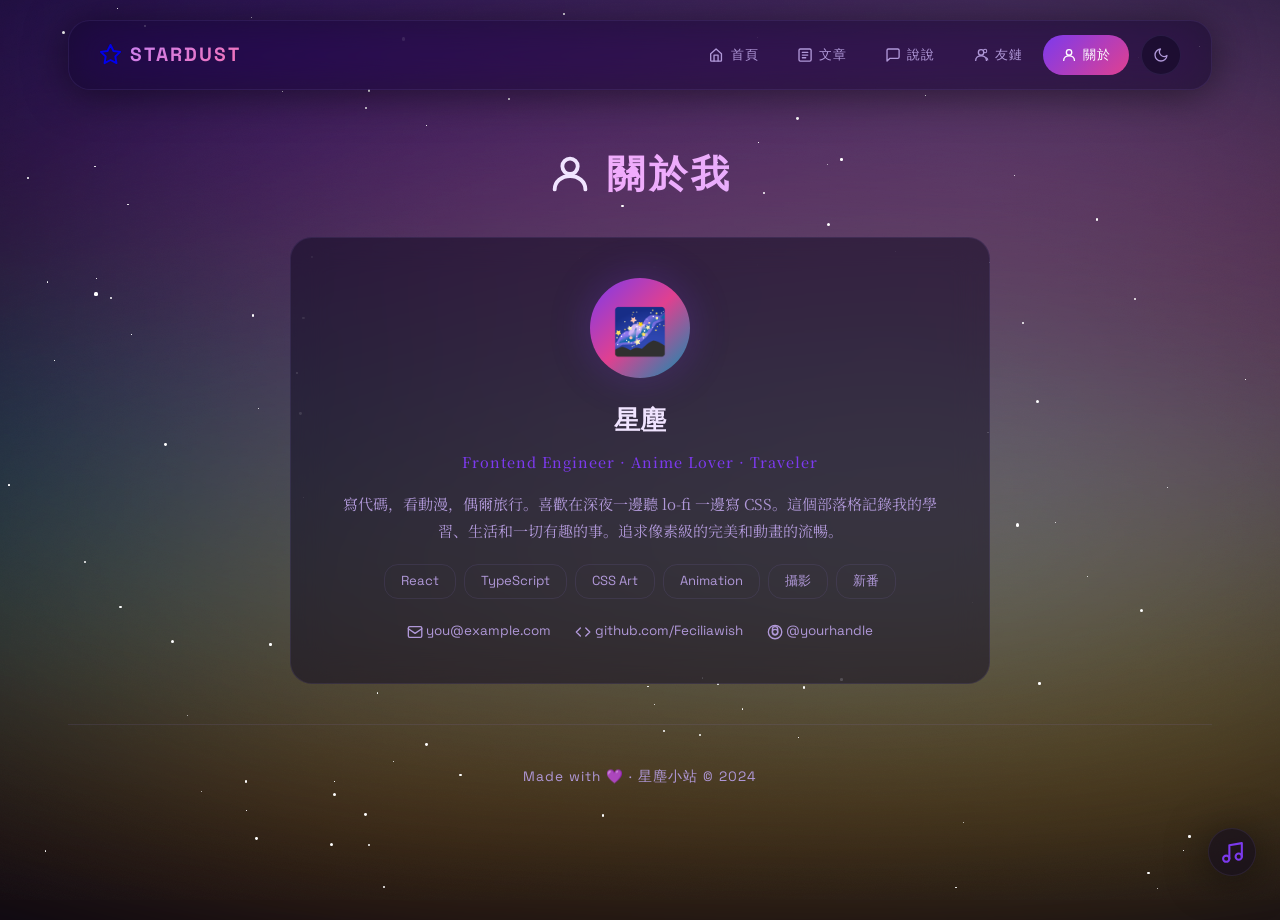
==== about.html @ 1afd4a5b "wed_test_1" ====
<!DOCTYPE html>
<html lang="zh-CN" class="dark">
<head>
<meta charset="UTF-8">
<meta name="viewport" content="width=device-width, initial-scale=1.0">
<title>關於 · 星塵小站</title>
<link rel="preconnect" href="https://fonts.googleapis.com">
<link rel="preconnect" href="https://fonts.gstatic.com" crossorigin>
<link href="https://fonts.googleapis.com/css2?family=Noto+Serif+SC:wght@300;400;600;700;900&family=Space+Grotesk:wght@400;500;600;700&display=swap" rel="stylesheet">
<link rel="stylesheet" href="style.css">
</head>
<body data-page="about">
<svg xmlns="http://www.w3.org/2000/svg" style="display:none" aria-hidden="true"><defs>
<symbol id="ico-home" viewBox="0 0 24 24"><path d="M4 10l8-7 8 7v10a1 1 0 01-1 1H5a1 1 0 01-1-1V10z" fill="none" stroke="currentColor" stroke-width="2" stroke-linecap="round" stroke-linejoin="round"/><path d="M9 21V12h6v9" fill="none" stroke="currentColor" stroke-width="2" stroke-linecap="round" stroke-linejoin="round"/></symbol>
<symbol id="ico-article" viewBox="0 0 24 24"><rect x="3" y="3" width="18" height="18" rx="2" fill="none" stroke="currentColor" stroke-width="2"/><path d="M8 8h8M8 12h8M8 16h5" fill="none" stroke="currentColor" stroke-width="2" stroke-linecap="round"/></symbol>
<symbol id="ico-chat" viewBox="0 0 24 24"><path d="M21 15a2 2 0 01-2 2H7l-4 4V5a2 2 0 012-2h14a2 2 0 012 2v10z" fill="none" stroke="currentColor" stroke-width="2" stroke-linecap="round" stroke-linejoin="round"/></symbol>
<symbol id="ico-people" viewBox="0 0 24 24"><circle cx="12" cy="8" r="4" fill="none" stroke="currentColor" stroke-width="2"/><path d="M4 20c0-4 3.6-7 8-7s8 3 8 7" fill="none" stroke="currentColor" stroke-width="2" stroke-linecap="round"/><circle cx="18" cy="6" r="2.5" fill="none" stroke="currentColor" stroke-width="1.5"/><path d="M20 16c1 .8 2 2 2 3.5" fill="none" stroke="currentColor" stroke-width="1.5" stroke-linecap="round"/></symbol>
<symbol id="ico-person" viewBox="0 0 24 24"><circle cx="12" cy="8" r="4" fill="none" stroke="currentColor" stroke-width="2"/><path d="M4 20c0-4 3.6-7 8-7s8 3 8 7" fill="none" stroke="currentColor" stroke-width="2" stroke-linecap="round"/></symbol>
<symbol id="ico-star" viewBox="0 0 24 24"><path d="M12 2l3.1 6.3L22 9.3l-5 4.8 1.2 6.9-6.2-3.3-6.2 3.3L7 14.1 2 9.3l6.9-1L12 2z" fill="none" stroke="currentColor" stroke-width="2" stroke-linejoin="round"/></symbol>
<symbol id="ico-sun" viewBox="0 0 24 24"><circle cx="12" cy="12" r="5" fill="none" stroke="currentColor" stroke-width="2"/><path d="M12 1v2M12 21v2M4.2 4.2l1.4 1.4M18.4 18.4l1.4 1.4M1 12h2M21 12h2M4.2 19.8l1.4-1.4M18.4 5.6l1.4-1.4" fill="none" stroke="currentColor" stroke-width="2" stroke-linecap="round"/></symbol>
<symbol id="ico-moon" viewBox="0 0 24 24"><path d="M21 12.8A9 9 0 1111.2 3a7 7 0 009.8 9.8z" fill="none" stroke="currentColor" stroke-width="2" stroke-linejoin="round"/></symbol>
<symbol id="ico-arrow" viewBox="0 0 24 24"><path d="M5 12h14M12 5l7 7-7 7" fill="none" stroke="currentColor" stroke-width="2" stroke-linecap="round" stroke-linejoin="round"/></symbol>
<symbol id="ico-send" viewBox="0 0 24 24"><path d="M22 2L11 13M22 2l-7 20-4-9-9-4 20-7z" fill="none" stroke="currentColor" stroke-width="2" stroke-linecap="round" stroke-linejoin="round"/></symbol>
<symbol id="ico-delete" viewBox="0 0 24 24"><path d="M3 6h18M8 6V4a1 1 0 011-1h6a1 1 0 011 1v2M19 6l-1 14a2 2 0 01-2 2H8a2 2 0 01-2-2L5 6" fill="none" stroke="currentColor" stroke-width="2" stroke-linecap="round" stroke-linejoin="round"/><path d="M10 11v6M14 11v6" fill="none" stroke="currentColor" stroke-width="2" stroke-linecap="round"/></symbol>
<symbol id="ico-code" viewBox="0 0 24 24"><path d="M16 18l6-6-6-6M8 6l-6 6 6 6" fill="none" stroke="currentColor" stroke-width="2" stroke-linecap="round" stroke-linejoin="round"/></symbol>
<symbol id="ico-heart" viewBox="0 0 24 24"><path d="M20.8 4.6a5.5 5.5 0 00-7.8 0L12 5.7l-1.1-1.1a5.5 5.5 0 00-7.8 7.8L12 21l8.9-8.9a5.5 5.5 0 000-7.8z" fill="none" stroke="currentColor" stroke-width="2" stroke-linejoin="round"/></symbol>
<symbol id="ico-palette" viewBox="0 0 24 24"><circle cx="12" cy="12" r="10" fill="none" stroke="currentColor" stroke-width="2"/><path d="M7.5 10a1.5 1.5 0 100-3 1.5 1.5 0 000 3zM16.5 10a1.5 1.5 0 100-3 1.5 1.5 0 000 3zM16.5 15a1.5 1.5 0 100-3 1.5 1.5 0 000 3z" fill="currentColor"/><circle cx="8.5" cy="14.5" r="1.5" fill="currentColor"/></symbol>
<symbol id="ico-film" viewBox="0 0 24 24"><rect x="2" y="4" width="20" height="16" rx="2" fill="none" stroke="currentColor" stroke-width="2"/><path d="M2 8h20M2 16h20" fill="none" stroke="currentColor" stroke-width="2"/><circle cx="8" cy="7" r="1" fill="currentColor"/><circle cx="8" cy="17" r="1" fill="currentColor"/><circle cx="16" cy="7" r="1" fill="currentColor"/><circle cx="16" cy="17" r="1" fill="currentColor"/></symbol>
<symbol id="ico-think" viewBox="0 0 24 24"><circle cx="12" cy="12" r="10" fill="none" stroke="currentColor" stroke-width="2"/><path d="M9 10h.01M15 10h.01" fill="none" stroke="currentColor" stroke-width="2" stroke-linecap="round"/><path d="M9 15c.8 1.3 2 2 3 2s2.2-.7 3-2" fill="none" stroke="currentColor" stroke-width="2" stroke-linecap="round"/></symbol>
<symbol id="ico-flight" viewBox="0 0 24 24"><path d="M22 2L12 6v5L2 8l4 4-4 4 10-3v5l-3 3 6-1 3 3 1-6 6 1-3-3 3-6-1 6-6-1z" fill="none" stroke="currentColor" stroke-width="2" stroke-linejoin="round"/></symbol>
<symbol id="ico-clock" viewBox="0 0 24 24"><circle cx="12" cy="12" r="10" fill="none" stroke="currentColor" stroke-width="2"/><path d="M12 6v6l4 2" fill="none" stroke="currentColor" stroke-width="2" stroke-linecap="round"/></symbol>
<symbol id="ico-mood" viewBox="0 0 24 24"><circle cx="12" cy="12" r="10" fill="none" stroke="currentColor" stroke-width="2"/><path d="M8 14c.8 2 3 3 4 3s3.2-1 4-3" fill="none" stroke="currentColor" stroke-width="2" stroke-linecap="round"/><path d="M9 9h.01M15 9h.01" fill="none" stroke="currentColor" stroke-width="2" stroke-linecap="round"/></symbol>
<symbol id="ico-mail" viewBox="0 0 24 24"><rect x="2" y="4" width="20" height="16" rx="2" fill="none" stroke="currentColor" stroke-width="2"/><path d="M2 7l10 7 10-7" fill="none" stroke="currentColor" stroke-width="2" stroke-linecap="round" stroke-linejoin="round"/></symbol>
<symbol id="ico-at" viewBox="0 0 24 24"><circle cx="12" cy="12" r="4" fill="none" stroke="currentColor" stroke-width="2"/><path d="M16 8v4a4 4 0 01-8 0V8a4 4 0 018 0z" fill="none" stroke="currentColor" stroke-width="2"/><circle cx="12" cy="12" r="10" fill="none" stroke="currentColor" stroke-width="2"/></symbol>
<symbol id="ico-music" viewBox="0 0 24 24"><path d="M9 18V5l12-2v13" fill="none" stroke="currentColor" stroke-width="2" stroke-linecap="round" stroke-linejoin="round"/><circle cx="6" cy="18" r="3" fill="none" stroke="currentColor" stroke-width="2"/><circle cx="18" cy="16" r="3" fill="none" stroke="currentColor" stroke-width="2"/></symbol>
<symbol id="ico-book" viewBox="0 0 24 24"><path d="M2 3h6a4 4 0 014 4v14a3 3 0 00-3-3H2V3zM22 3h-6a4 4 0 00-4 4v14a3 3 0 013-3h7V3z" fill="none" stroke="currentColor" stroke-width="2" stroke-linejoin="round"/></symbol>
<symbol id="ico-eat" viewBox="0 0 24 24"><path d="M18 8h1a4 4 0 010 8h-1M6 8v13M6 8a4 4 0 014-4h.5a3.5 3.5 0 010 7H8" fill="none" stroke="currentColor" stroke-width="2" stroke-linecap="round" stroke-linejoin="round"/><path d="M2 8h2M18 2v4M18 18v4" fill="none" stroke="currentColor" stroke-width="2" stroke-linecap="round"/></symbol>
</defs></svg>
<div class="noise"></div>
<div class="aurora"><div class="aurora-band"></div><div class="aurora-band"></div><div class="aurora-band"></div><div class="aurora-band"></div></div>
<div class="stars" id="stars"></div>
<div id="petals"></div>
<div class="danmaku-layer" id="danmakuLayer"></div>
<div class="wrap">
<nav class="nav">
  <a href="index.html" class="nav-logo" style="text-decoration:none"><svg class="ico"><use href="#ico-star"/></svg>STARDUST</a>
  <div class="nav-links">
    <a href="index.html" data-page="home"><svg class="ico"><use href="#ico-home"/></svg>首頁</a>
    <a href="posts.html" data-page="posts"><svg class="ico"><use href="#ico-article"/></svg>文章</a>
    <a href="chatters.html" data-page="chatters"><svg class="ico"><use href="#ico-chat"/></svg>說說</a>
    <a href="friends.html" data-page="friends"><svg class="ico"><use href="#ico-people"/></svg>友鏈</a>
    <a href="about.html" data-page="about"><svg class="ico"><use href="#ico-person"/></svg>關於</a>
    <button class="theme-btn" id="themeBtn" title="主題切換"><svg class="ico"><use href="#ico-moon"/></svg></button>
  </div>
</nav>
<h1 class="page-title"><svg class="ico"><use href="#ico-person"/></svg>關於我</h1>
<div style="max-width:700px;margin:0 auto 40px">
  <div style="background:var(--surf);border:1px solid var(--bdr);border-radius:var(--r);padding:40px;backdrop-filter:blur(16px);text-align:center">
    <div style="width:100px;height:100px;border-radius:50%;background:linear-gradient(135deg,var(--c1),var(--c2),var(--c3));display:flex;align-items:center;justify-content:center;font-size:2.8em;margin:0 auto 20px;box-shadow:0 0 40px rgba(124,58,237,0.25)">🌌</div>
    <h2 style="font-family:Space Grotesk,sans-serif;font-size:1.6em;font-weight:700;margin-bottom:6px">星塵</h2>
    <p style="color:var(--c1);font-size:0.9em;font-weight:500;margin-bottom:16px;letter-spacing:1px">Frontend Engineer · Anime Lover · Traveler</p>
    <p style="color:var(--text2);font-size:0.94em;line-height:1.8;margin-bottom:20px">寫代碼，看動漫，偶爾旅行。喜歡在深夜一邊聽 lo-fi 一邊寫 CSS。這個部落格記錄我的學習、生活和一切有趣的事。追求像素級的完美和動畫的流暢。</p>
    <div style="display:flex;flex-wrap:wrap;gap:8px;justify-content:center;margin-bottom:20px">
      <span style="padding:5px 16px;border-radius:14px;border:1px solid var(--bdr);font-size:0.82em;color:var(--text2);font-family:Space Grotesk,sans-serif">React</span>
      <span style="padding:5px 16px;border-radius:14px;border:1px solid var(--bdr);font-size:0.82em;color:var(--text2);font-family:Space Grotesk,sans-serif">TypeScript</span>
      <span style="padding:5px 16px;border-radius:14px;border:1px solid var(--bdr);font-size:0.82em;color:var(--text2);font-family:Space Grotesk,sans-serif">CSS Art</span>
      <span style="padding:5px 16px;border-radius:14px;border:1px solid var(--bdr);font-size:0.82em;color:var(--text2);font-family:Space Grotesk,sans-serif">Animation</span>
      <span style="padding:5px 16px;border-radius:14px;border:1px solid var(--bdr);font-size:0.82em;color:var(--text2);font-family:Space Grotesk,sans-serif">攝影</span>
      <span style="padding:5px 16px;border-radius:14px;border:1px solid var(--bdr);font-size:0.82em;color:var(--text2);font-family:Space Grotesk,sans-serif">新番</span>
    </div>
    <div style="display:flex;flex-wrap:wrap;gap:24px;justify-content:center;font-size:0.84em;color:var(--text2);font-family:Space Grotesk,sans-serif">
      <a href="mailto:you@example.com" style="color:inherit;text-decoration:none"><svg class="ico"><use href="#ico-mail"/></svg> you@example.com</a>
      <a href="https://github.com/Feciliawish" target="_blank" style="color:inherit;text-decoration:none"><svg class="ico"><use href="#ico-code"/></svg> github.com/Feciliawish</a>
      <a href="https://twitter.com" target="_blank" style="color:inherit;text-decoration:none"><svg class="ico"><use href="#ico-at"/></svg> @yourhandle</a>
    </div>
  </div>
</div>
<footer class="footer"><p>Made with <span class="heart">💜</span> · 星塵小站 © 2024</p></footer>
</div>
<script src="app.js"></script>

<!-- Music Player -->
<button class="music-toggle" id="musicToggle" title="音樂播放器" onclick="toggleMusic()"><svg class="ico" style="width:1.3em;height:1.3em"><use href="#ico-music"/></svg></button>
<div class="music-panel" id="musicPanel">
<iframe frameborder="no" border="0" marginwidth="0" marginheight="0" width="280" height="86" src="https://music.163.com/outchain/player?type=2&id=1930226368&auto=0&height=66" id="musicIframe"></iframe>
</div>

<button class="back-top" id="backTop" onclick="window.scrollTo({top:0,behavior:"smooth"})" title="回到頂部"><svg class="ico"><use href="#ico-arrow" style="transform:rotate(-90deg)"/></svg></button>
</body>
</html>
---- style.css ----
:root{--c1:#7c3aed;--c2:#e04090;--c3:#0891b2;--c4:#f59e0b;--text:#2d1b4e;--text2:#5c4080;--surf:rgba(255,255,255,0.55);--surf-h:rgba(255,255,255,0.78);--bdr:rgba(124,58,237,0.1);--sh:0 4px 30px rgba(0,0,0,0.04);--r:22px;--r2:14px;--t:0.4s cubic-bezier(0.22,0.61,0.36,1)}
html.dark{--text:#f0e4ff;--text2:#b098d8;--surf:rgba(12,6,30,0.5);--surf-h:rgba(20,10,48,0.7);--bdr:rgba(150,120,220,0.12);--sh:0 4px 40px rgba(0,0,0,0.5)}
.ico{display:inline-block;vertical-align:middle;width:1.2em;height:1.2em;flex-shrink:0}
*{margin:0;padding:0;box-sizing:border-box}html{scroll-behavior:smooth}
body{font-family:"Noto Serif SC","PingFang SC",serif;color:var(--text);min-height:100vh;line-height:1.75;overflow-x:hidden;background:#f5f0ff;transition:background 0.8s,color var(--t)}
html.dark body{background:#060312}
.noise{position:fixed;inset:0;z-index:0;pointer-events:none;opacity:0.025;background-image:url("data:image/svg+xml,%3Csvg viewBox='0 0 256 256' xmlns='http://www.w3.org/2000/svg'%3E%3Cfilter id='n'%3E%3CfeTurbulence type='fractalNoise' baseFrequency='0.9' numOctaves='4' stitchTiles='stitch'/%3E%3C/filter%3E%3Crect width='100%25' height='100%25' filter='url(%23n)'/%3E%3C/svg%3E");background-size:200px 200px}
.aurora{position:fixed;inset:0;z-index:0;pointer-events:none;opacity:0.6}
.aurora-band{position:absolute;width:200%;height:50%;border-radius:50%;filter:blur(100px);animation:aurora var(--dur) ease-in-out infinite;opacity:0.5;mix-blend-mode:screen}
.aurora-band:nth-child(1){background:linear-gradient(90deg,transparent,#7c3aed,#c084fc,transparent);top:-20%;left:-50%;--dur:12s;animation-delay:0s}
.aurora-band:nth-child(2){background:linear-gradient(90deg,transparent,#e04090,#f472b6,transparent);top:10%;left:-30%;--dur:16s;animation-delay:-4s}
.aurora-band:nth-child(3){background:linear-gradient(90deg,transparent,#0891b2,#67e8f9,transparent);top:30%;left:-60%;--dur:20s;animation-delay:-8s}
.aurora-band:nth-child(4){background:linear-gradient(90deg,transparent,#f59e0b,#fbbf24,transparent);top:50%;left:-40%;--dur:14s;animation-delay:-12s}
@keyframes aurora{0%,100%{transform:translateX(0)translateY(0)rotate(0deg)}25%{transform:translateX(8%)translateY(-3%)rotate(1deg)}50%{transform:translateX(-5%)translateY(5%)rotate(-1deg)}75%{transform:translateX(3%)translateY(-2%)rotate(0.5deg)}}
.stars{position:fixed;inset:0;z-index:0;pointer-events:none}
.star{position:absolute;background:#fff;border-radius:50%;animation:twinkle var(--dur) ease-in-out infinite;animation-delay:var(--dl)}
@keyframes twinkle{0%,100%{opacity:var(--lo,0.15);transform:scale(1)}50%{opacity:var(--hi,1);transform:scale(var(--sc,2))}}
.petal{position:fixed;pointer-events:none;z-index:0;animation:pf linear forwards}
@keyframes pf{0%{transform:translateY(-5vh)rotate(0deg)translateX(0);opacity:0}8%{opacity:0.65}85%{opacity:0.4}100%{transform:translateY(108vh)rotate(720deg)translateX(120px);opacity:0}}
.danmaku-layer{position:fixed;inset:0;z-index:10;pointer-events:none;overflow:hidden}
.danmaku-item{position:absolute;white-space:nowrap;font-size:0.85em;font-weight:500;padding:8px 20px;border-radius:22px;background:var(--surf);border:1px solid var(--bdr);backdrop-filter:blur(10px);color:var(--text);box-shadow:0 2px 12px rgba(0,0,0,0.06);animation:dm-scroll var(--spd,18s) linear forwards;opacity:0;display:flex;align-items:center;gap:8px}
.danmaku-item .dm-av{width:24px;height:24px;border-radius:50%;background:linear-gradient(135deg,var(--c1),var(--c2));display:flex;align-items:center;justify-content:center;font-size:0.75em;flex-shrink:0}
.danmaku-item .dm-tag{font-size:0.7em;color:var(--c1);flex-shrink:0}
.danmaku-item .dm-text{overflow:hidden;text-overflow:ellipsis;max-width:260px}
@keyframes dm-scroll{0%{transform:translateX(105vw);opacity:0}5%{opacity:0.85}85%{opacity:0.7}100%{transform:translateX(-120%);opacity:0}}
::-webkit-scrollbar{width:5px}::-webkit-scrollbar-track{background:transparent}::-webkit-scrollbar-thumb{background:rgba(124,58,237,0.2);border-radius:3px}
.wrap{max-width:1200px;margin:0 auto;padding:0 28px;position:relative;z-index:2}
.nav{position:sticky;top:16px;z-index:100;backdrop-filter:blur(24px)saturate(1.8);-webkit-backdrop-filter:blur(24px)saturate(1.8);background:var(--surf);border:1px solid var(--bdr);border-radius:var(--r);padding:14px 30px;display:flex;align-items:center;justify-content:space-between;margin-top:20px;box-shadow:var(--sh)}
.nav-logo{font-family:"Space Grotesk",sans-serif;font-size:1.2em;font-weight:700;letter-spacing:2px;background:linear-gradient(135deg,#c084fc,#f472b6);-webkit-background-clip:text;-webkit-text-fill-color:transparent;display:flex;align-items:center;gap:8px}
.nav-links{display:flex;align-items:center;gap:2px}
.nav-links a{color:var(--text2);text-decoration:none;padding:8px 18px;border-radius:24px;font-size:0.84em;font-weight:500;font-family:"Space Grotesk",sans-serif;transition:all var(--t);position:relative;letter-spacing:1px;display:flex;align-items:center;gap:6px}
.nav-links a::before{content:"";position:absolute;inset:0;border-radius:24px;background:linear-gradient(135deg,var(--c1),var(--c2));opacity:0;transition:opacity var(--t);z-index:-1}
.nav-links a:hover::before,.nav-links a.active::before{opacity:1}.nav-links a:hover,.nav-links a.active{color:#fff}
.theme-btn{width:40px;height:40px;border-radius:50%;border:1px solid var(--bdr);background:var(--surf);color:var(--text2);cursor:pointer;display:flex;align-items:center;justify-content:center;transition:all var(--t);margin-left:10px}
.theme-btn:hover{background:var(--surf-h);transform:rotate(25deg)}
.sec-head{font-family:"Space Grotesk",sans-serif;font-size:1.2em;font-weight:700;color:var(--text);margin-bottom:20px;display:flex;align-items:center;gap:12px;letter-spacing:2px}
.sec-head::after{content:"";flex:1;height:1px;background:linear-gradient(90deg,var(--bdr),transparent)}
.card-cat{padding:5px 14px;border-radius:12px;font-size:0.88em;font-weight:600;letter-spacing:0.5px}
.cat-tech{background:rgba(124,58,237,0.18);color:#c084fc}.cat-life{background:rgba(236,72,153,0.18);color:#f472b6}
.cat-anime{background:rgba(252,165,165,0.18);color:#fca5a5}.cat-design{background:rgba(6,182,212,0.18);color:#67e8f9}
.cat-thought{background:rgba(196,181,253,0.18);color:#c4b5fd}.cat-travel{background:rgba(134,239,172,0.18);color:#86efac}
.footer{text-align:center;padding:40px 20px;color:var(--text2);font-size:0.85em;border-top:1px solid var(--bdr);margin-top:24px;font-family:"Space Grotesk",sans-serif;letter-spacing:1px}
.heart{display:inline-block;animation:hb 1.5s ease-in-out infinite}
@keyframes hb{0%,100%{transform:scale(1)}15%{transform:scale(1.3)}30%{transform:scale(1)}}
.page-title{font-family:"Space Grotesk",sans-serif;font-size:2.4em;font-weight:900;text-align:center;padding:50px 0 30px;letter-spacing:4px;background:linear-gradient(135deg,#e9d5ff,#f0abfc,#c4b5fd);-webkit-background-clip:text;-webkit-text-fill-color:transparent;display:flex;align-items:center;justify-content:center;gap:14px}
.card{background:var(--surf);border:1px solid var(--bdr);border-radius:var(--r);overflow:hidden;backdrop-filter:blur(16px);cursor:pointer;transition:all var(--t)}
.card:hover{background:var(--surf-h);transform:translateY(-4px);box-shadow:0 12px 36px rgba(124,58,237,0.15);border-color:rgba(124,58,237,0.3)}
.card-cover{width:100%;height:150px;background:linear-gradient(135deg,var(--c1),var(--c2),var(--c3));display:flex;align-items:center;justify-content:center;font-size:3em;transition:transform 0.5s;position:relative;overflow:hidden}
.card-cover::after{content:"";position:absolute;inset:0;background:linear-gradient(to bottom,transparent 0%,rgba(0,0,0,0.3) 100%)}
.card:hover .card-cover{transform:scale(1.06)}.card-body{padding:22px}
.card-meta{display:flex;align-items:center;gap:12px;margin-bottom:12px;font-size:0.76em;color:var(--text2);font-family:"Space Grotesk",sans-serif}
.card-title{font-family:"Space Grotesk",sans-serif;font-size:1.1em;font-weight:700;margin-bottom:8px;line-height:1.5;transition:color var(--t)}
.card:hover .card-title{color:var(--c1)}.card-excerpt{font-size:0.88em;color:var(--text2);line-height:1.6;display:-webkit-box;-webkit-line-clamp:2;-webkit-box-orient:vertical;overflow:hidden}
.card-footer{display:flex;align-items:center;justify-content:space-between;margin-top:14px;font-size:0.8em;color:var(--text2);font-family:"Space Grotesk",sans-serif}
.card-more{color:var(--c1);font-weight:600;display:flex;align-items:center;gap:4px;transition:gap var(--t)}.card:hover .card-more{gap:8px}
.tag-btn{padding:8px 22px;border-radius:22px;border:1px solid var(--bdr);background:var(--surf);color:var(--text2);font-size:0.84em;cursor:pointer;font-family:inherit;transition:all var(--t);display:flex;align-items:center;gap:6px}
.tag-btn.sel{background:linear-gradient(135deg,var(--c1),var(--c2))!important;border-color:transparent!important;color:#fff!important;box-shadow:0 4px 16px rgba(124,58,237,0.3)}
.chat-item{background:var(--surf);border:1px solid var(--bdr);border-radius:var(--r2);padding:18px 24px;backdrop-filter:blur(12px);transition:all var(--t);display:flex;gap:16px;align-items:flex-start}
.chat-item:hover{background:var(--surf-h);transform:translateX(6px);border-color:rgba(124,58,237,0.25)}
.chat-av{width:40px;height:40px;border-radius:50%;background:linear-gradient(135deg,var(--c1),var(--c2));flex-shrink:0;display:flex;align-items:center;justify-content:center;font-size:1.2em}
.chat-name{font-size:0.9em;font-weight:600;color:var(--text);margin-bottom:2px}.chat-text{font-size:0.85em;color:var(--text2);line-height:1.5}
.chat-time{font-size:0.74em;color:rgba(124,58,237,0.4);margin-top:6px}
.fcard{background:var(--surf);border:1px solid var(--bdr);border-radius:var(--r2);padding:24px 20px;backdrop-filter:blur(12px);text-align:center;cursor:pointer;transition:all var(--t);text-decoration:none;color:var(--text);display:block}
.fcard:hover{background:var(--surf-h);transform:translateY(-3px);box-shadow:0 10px 30px rgba(124,58,237,0.12);border-color:rgba(124,58,237,0.25)}
.fcard-av{width:56px;height:56px;border-radius:50%;margin:0 auto 12px;background:linear-gradient(135deg,var(--c1),var(--c2));display:flex;align-items:center;justify-content:center;font-size:1.6em}
.fcard-name{font-family:"Space Grotesk",sans-serif;font-size:1em;font-weight:600;margin-bottom:4px}
.fcard-desc{font-size:0.78em;color:var(--text2);display:-webkit-box;-webkit-line-clamp:2;-webkit-box-orient:vertical;overflow:hidden;line-height:1.5}
@media(max-width:768px){.nav{padding:10px 16px}.nav-links a{padding:6px 10px;font-size:0.76em}.page-title{font-size:1.8em}.danmaku-item{font-size:0.75em;padding:6px 14px}.danmaku-item .dm-text{max-width:160px}}

/* === Homepage === */
.splash{position:fixed;inset:0;z-index:9999;background:radial-gradient(ellipse at 50% 50%,#1a0e38 0%,#08041a 100%);display:flex;align-items:center;justify-content:center;flex-direction:column;gap:32px;transition:opacity 0.7s ease,visibility 0.7s ease}
.splash.hide{opacity:0;visibility:hidden;pointer-events:none}
.splash-logo{font-size:5em;animation:sf 2.5s ease-in-out infinite;filter:drop-shadow(0 0 50px rgba(192,132,252,0.6))}
@keyframes sf{0%,100%{transform:translateY(0)}50%{transform:translateY(-16px)}}
.splash-name{font-family:Space Grotesk,sans-serif;font-size:2.4em;font-weight:900;letter-spacing:0.2em;background:linear-gradient(135deg,#c084fc,#f472b6,#67e8f9,#fbbf24);-webkit-background-clip:text;-webkit-text-fill-color:transparent;background-size:300% 300%;animation:splashGradient 2s ease-in-out infinite}
@keyframes splashGradient{0%,100%{background-position:0% 50%}50%{background-position:100% 50%}}
.splash-tag{color:#8878b8;font-size:1em;letter-spacing:0.2em;font-weight:300}
.splash-orbit{position:relative;width:80px;height:80px}
.splash-ring{position:absolute;border-radius:50%;border:2px solid transparent}
.splash-ring:nth-child(1){inset:0;border-top-color:#c084fc;border-right-color:#c084fc;animation:sr1 1.5s linear infinite}
.splash-ring:nth-child(2){inset:8px;border-bottom-color:#f472b6;border-left-color:#f472b6;animation:sr2 2s linear infinite}
.splash-ring:nth-child(3){inset:16px;border-top-color:#67e8f9;animation:sr1 2.5s linear infinite reverse}
@keyframes sr1{to{transform:rotate(360deg)}}@keyframes sr2{to{transform:rotate(-360deg)}}

.hero-zone{text-align:center;padding:56px 20px 36px;position:relative}
.hero-zone::before{content:"";position:absolute;top:50%;left:50%;transform:translate(-50%,-50%);width:600px;height:350px;background:radial-gradient(ellipse,rgba(124,58,237,0.1)0%,rgba(236,72,153,0.04)40%,transparent 70%);animation:hb 5s ease-in-out infinite;pointer-events:none}
@keyframes hb{0%,100%{transform:translate(-50%,-50%)scale(1);opacity:0.5}50%{transform:translate(-50%,-50%)scale(1.25);opacity:1}}
.hero-av{width:120px;height:120px;border-radius:50%;background:linear-gradient(135deg,var(--c1),var(--c2),var(--c3),var(--c4));padding:4px;margin:0 auto 24px;animation:avGlow 3s ease-in-out infinite;box-shadow:0 0 0 8px rgba(124,58,237,0.1),0 0 80px rgba(124,58,237,0.3)}
@keyframes avGlow{0%,100%{box-shadow:0 0 0 8px rgba(124,58,237,0.1),0 0 30px rgba(124,58,237,0.25)}50%{box-shadow:0 0 0 16px rgba(236,72,153,0.08),0 0 70px rgba(236,72,153,0.4)}}
.hero-av-inner{width:100%;height:100%;border-radius:50%;background:radial-gradient(circle at 40% 35%,#1a1040 0%,#08041a 100%);display:flex;align-items:center;justify-content:center;font-size:3em}
.hero h1{font-family:"Space Grotesk",sans-serif;font-size:2.8em;font-weight:900;letter-spacing:0.08em;background:linear-gradient(135deg,#f5e6ff 0%,#e9b8ff 25%,#fbc4e8 50%,#c4e8ff 75%,#f5e6ff 100%);background-size:200% 200%;-webkit-background-clip:text;-webkit-text-fill-color:transparent;animation:titleShine 4s ease-in-out infinite;margin:0 0 10px}
@keyframes titleShine{0%,100%{background-position:0% 50%}50%{background-position:100% 50%}}
.hero .sub{color:var(--text2);font-size:0.95em;font-weight:300;letter-spacing:0.15em}

.info-row{display:flex;justify-content:center;gap:16px;flex-wrap:wrap;margin-bottom:24px}
.info-pill{display:flex;align-items:center;gap:10px;padding:12px 22px;border-radius:28px;background:var(--surf);border:1px solid var(--bdr);backdrop-filter:blur(16px);font-size:0.86em;color:var(--text);transition:all var(--t);cursor:default;position:relative;overflow:hidden}
.info-pill::after{content:"";position:absolute;inset:0;border-radius:28px;background:linear-gradient(135deg,var(--c1),var(--c2));opacity:0;transition:opacity var(--t);z-index:-1}
.info-pill:hover{transform:translateY(-2px);box-shadow:0 8px 28px rgba(124,58,237,0.15);border-color:rgba(124,58,237,0.3)}
.info-pill .pv{font-weight:600;color:var(--c1);font-family:"Space Grotesk",sans-serif;font-size:1.05em}
.info-pill .pl{color:var(--text2);font-size:0.8em}

.status-card{display:grid;grid-template-columns:repeat(4,1fr);gap:2px;margin-bottom:28px;border-radius:var(--r);overflow:hidden;background:var(--bdr)}
.status-item{background:var(--surf);backdrop-filter:blur(16px);padding:22px 16px;text-align:center;transition:all var(--t);cursor:default;position:relative}
.status-item::before{content:"";position:absolute;bottom:0;left:20%;width:60%;height:2px;background:linear-gradient(90deg,transparent,var(--c1),transparent);opacity:0;transition:all var(--t)}
.status-item:hover{transform:translateY(-3px);background:var(--surf-h);box-shadow:0 8px 28px rgba(124,58,237,0.08)}
.status-item:hover::before{opacity:1}
.status-emoji{font-size:1.8em;display:block;margin-bottom:8px;transition:transform var(--t)}
.status-item:hover .status-emoji{transform:scale(1.15)}
.status-label{font-size:0.72em;color:var(--text2);text-transform:uppercase;letter-spacing:2px;display:block;margin-bottom:4px}
.status-value{font-size:0.82em;font-weight:600;color:var(--text);display:block;line-height:1.4}

.two-col{display:grid;grid-template-columns:1fr 1fr;gap:20px;margin-bottom:28px}
.col-block{background:var(--surf);border:1px solid var(--bdr);border-radius:var(--r);backdrop-filter:blur(16px);padding:24px}
.col-head{font-family:"Space Grotesk",sans-serif;font-size:1em;font-weight:700;color:var(--text);margin-bottom:16px;display:flex;align-items:center;gap:10px;justify-content:space-between}
.col-head a{font-size:0.78em;color:var(--c1);text-decoration:none;font-weight:500;display:flex;align-items:center;gap:4px;transition:gap var(--t)}
.col-head a:hover{gap:8px}
.col-list{display:flex;flex-direction:column;gap:14px}
.mini-item{display:flex;align-items:center;gap:14px;padding:10px 14px;border-radius:var(--r2);transition:all var(--t);cursor:pointer}
.mini-item:hover{background:rgba(124,58,237,0.06)}
.mini-emoji{font-size:1.3em;width:36px;height:36px;border-radius:10px;background:rgba(124,58,237,0.08);display:flex;align-items:center;justify-content:center;flex-shrink:0}
.mini-info{flex:1;min-width:0}
.mini-title{font-size:0.9em;font-weight:500;white-space:nowrap;overflow:hidden;text-overflow:ellipsis}
.mini-meta{font-size:0.76em;color:var(--text2);margin-top:2px}

.feat-wrap{margin-bottom:28px}
.feat-card{background:var(--surf);border:1px solid var(--bdr);border-radius:var(--r);padding:28px 40px;display:flex;gap:28px;align-items:center;backdrop-filter:blur(16px);transition:all var(--t);cursor:pointer}
.feat-card:hover{background:var(--surf-h);transform:translateY(-3px);box-shadow:0 14px 40px rgba(124,58,237,0.12);border-color:rgba(124,58,237,0.25)}
.feat-cv{font-size:3.5em;width:100px;height:100px;border-radius:24px;background:linear-gradient(135deg,rgba(124,58,237,0.15),rgba(236,72,153,0.1));display:flex;align-items:center;justify-content:center;flex-shrink:0}
.feat-body{flex:1}
.feat-badge{display:inline-block;padding:3px 14px;border-radius:10px;background:rgba(124,58,237,0.15);color:var(--c1);font-size:0.7em;font-weight:700;letter-spacing:2px;margin-bottom:12px;font-family:"Space Grotesk",sans-serif}
.feat-card h2{font-family:"Space Grotesk",sans-serif;font-size:1.5em;font-weight:700;margin-bottom:8px}
.feat-card p{color:var(--text2);font-size:0.92em;line-height:1.7;margin-bottom:10px}

.bottom-stats{display:flex;gap:16px;justify-content:center;flex-wrap:wrap;margin-bottom:20px}
.stat-box{text-align:center;padding:16px 28px;background:var(--surf);border:1px solid var(--bdr);border-radius:var(--r2);backdrop-filter:blur(12px);min-width:90px;transition:all var(--t)}
.stat-box:hover{transform:translateY(-2px);box-shadow:0 6px 20px rgba(124,58,237,0.08)}
.stat-num{font-family:"Space Grotesk",sans-serif;font-size:1.6em;font-weight:900;color:var(--c1)}
.stat-unit{font-size:0.76em;color:var(--text2);margin-top:2px}

@media(max-width:768px){
  .status-card{grid-template-columns:repeat(2,1fr)}
  .two-col{grid-template-columns:1fr}
  .feat-card{flex-direction:column;text-align:center;padding:24px}
  .hero h1{font-size:2em}
}


/* === publish article form === */
.pub-article-btn{display:inline-flex;align-items:center;gap:8px;padding:10px 22px;border-radius:28px;font-size:0.92em;font-weight:600;cursor:pointer;border:1px dashed var(--c1);background:rgba(124,58,237,0.08);color:var(--c1);transition:all var(--t);margin-bottom:16px;font-family:"Space Grotesk",sans-serif;letter-spacing:1px}
.pub-article-btn:hover{background:rgba(124,58,237,0.18);border-style:solid;transform:translateY(-1px)}
.article-modal-overlay{position:fixed;inset:0;z-index:999;background:rgba(0,0,0,0.6);backdrop-filter:blur(6px);display:flex;align-items:center;justify-content:center;padding:20px;opacity:0;visibility:hidden;transition:all 0.3s}
.article-modal-overlay.open{opacity:1;visibility:visible}
.article-modal{background:var(--surf);border:1px solid var(--bdr);border-radius:var(--r);padding:32px;width:100%;max-width:640px;max-height:90vh;overflow-y:auto;box-shadow:0 20px 60px rgba(0,0,0,0.3);backdrop-filter:blur(20px)}
.article-modal h2{font-family:"Space Grotesk",sans-serif;font-size:1.4em;margin-bottom:20px;display:flex;align-items:center;gap:10px;color:var(--text)}
.article-modal label{display:block;font-size:0.82em;font-weight:600;color:var(--text2);margin-bottom:4px;margin-top:14px;font-family:"Space Grotesk",sans-serif;letter-spacing:1px}
.article-modal input,.article-modal textarea,.article-modal select{width:100%;padding:11px 16px;border-radius:var(--r2);border:1px solid var(--bdr);background:var(--surf-h);color:var(--text);font-size:0.95em;font-family:"Noto Serif SC",serif;transition:all var(--t);outline:none}
.article-modal input:focus,.article-modal textarea:focus,.article-modal select:focus{border-color:var(--c1);box-shadow:0 0 0 3px rgba(124,58,237,0.15)}
.article-modal select{appearance:none;background-image:url("data:image/svg+xml,%3Csvg xmlns='http://www.w3.org/2000/svg' width='12' height='12'%3E%3Cpath d='M2 4l4 4 4-4' fill='none' stroke='%23b098d8' stroke-width='2'/%3E%3C/svg%3E");background-repeat:no-repeat;background-position:right 14px center;padding-right:36px}
.article-modal textarea{resize:vertical;min-height:150px}
.article-modal .btn-row{display:flex;gap:12px;margin-top:20px;justify-content:flex-end}
.article-modal .btn-cancel{background:rgba(255,255,255,0.05);border:1px solid var(--bdr);color:var(--text2);padding:10px 24px;border-radius:var(--r2);cursor:pointer;font-size:0.9em;font-family:"Space Grotesk",sans-serif;transition:all var(--t)}
.article-modal .btn-cancel:hover{background:rgba(255,255,255,0.1)}
.article-modal .btn-submit{background:linear-gradient(135deg,var(--c1),var(--c2));border:none;color:#fff;padding:10px 28px;border-radius:var(--r2);cursor:pointer;font-size:0.9em;font-weight:600;font-family:"Space Grotesk",sans-serif;transition:all var(--t);letter-spacing:1px}
.article-modal .btn-submit:hover{transform:translateY(-2px);box-shadow:0 6px 20px rgba(124,58,237,0.3)}
.pub-art-delete{background:none;border:none;color:var(--text2);cursor:pointer;padding:4px 8px;border-radius:6px;font-size:0.8em;transition:all var(--t);opacity:0.5}
.pub-art-delete:hover{opacity:1;color:#f87171;background:rgba(248,113,113,0.1)}
.user-article .card-cover{background:linear-gradient(135deg,var(--c1),#6366f1,var(--c3))}


/* === music player === */
.music-toggle{position:fixed;bottom:24px;right:24px;z-index:99;width:48px;height:48px;border-radius:50%;background:var(--surf);border:1px solid var(--bdr);backdrop-filter:blur(16px);color:var(--c1);cursor:pointer;display:flex;align-items:center;justify-content:center;transition:all var(--t);box-shadow:var(--sh);font-size:1.2em}
.music-toggle:hover{transform:scale(1.1);box-shadow:0 8px 24px rgba(124,58,237,0.2)}
.music-toggle.playing{background:rgba(124,58,237,0.15);border-color:rgba(124,58,237,0.3);animation:music-pulse 2s ease-in-out infinite}
@keyframes music-pulse{0%,100%{box-shadow:0 0 0 0 rgba(124,58,237,0.3)}50%{box-shadow:0 0 0 12px rgba(124,58,237,0)}}
.music-panel{position:fixed;bottom:84px;right:24px;z-index:99;background:var(--surf);border:1px solid var(--bdr);border-radius:var(--r);padding:12px;backdrop-filter:blur(24px);box-shadow:0 8px 40px rgba(0,0,0,0.3);opacity:0;visibility:hidden;transform:translateY(10px);transition:all 0.3s}
.music-panel.open{opacity:1;visibility:visible;transform:translateY(0)}
.music-panel iframe{border-radius:8px}

/* === back to top === */
.back-top{position:fixed;bottom:84px;right:24px;z-index:98;width:44px;height:44px;border-radius:50%;background:var(--surf);border:1px solid var(--bdr);backdrop-filter:blur(16px);color:var(--c1);cursor:pointer;display:flex;align-items:center;justify-content:center;transition:all 0.4s;box-shadow:var(--sh);opacity:0;visibility:hidden;transform:translateY(20px)}
.back-top.visible{opacity:1;visibility:visible;transform:translateY(0)}
.back-top:hover{transform:translateY(-3px);box-shadow:0 8px 24px rgba(124,58,237,0.2)}
/* === reading progress === */
.read-progress{position:fixed;top:0;left:0;height:3px;background:linear-gradient(90deg,var(--c1),var(--c2));z-index:200;transition:width 0.15s linear}
/* === search bar === */
.search-wrap{position:relative;max-width:500px;margin:0 auto 20px}
.search-wrap input{width:100%;padding:12px 20px 12px 48px;border-radius:28px;border:1px solid var(--bdr);background:var(--surf);color:var(--text);font-size:0.95em;font-family:"Space Grotesk",sans-serif;outline:none;transition:all var(--t);backdrop-filter:blur(8px)}
.search-wrap input:focus{border-color:var(--c1);box-shadow:0 0 0 3px rgba(124,58,237,0.1)}
.search-wrap .search-icon{position:absolute;left:18px;top:50%;transform:translateY(-50%);color:var(--text2);font-size:1em;pointer-events:none}
.search-wrap .search-clear{position:absolute;right:16px;top:50%;transform:translateY(-50%);background:none;border:none;color:var(--text2);cursor:pointer;font-size:1.2em;display:none;padding:4px 8px;border-radius:50%}
.search-wrap .search-clear:hover{color:var(--text);background:var(--surf-h)}
/* === share btn === */
.share-btn{display:inline-flex;align-items:center;gap:6px;padding:8px 18px;border-radius:20px;border:1px solid var(--bdr);background:var(--surf);color:var(--c1);cursor:pointer;font-size:0.88em;font-family:"Space Grotesk",sans-serif;transition:all var(--t);text-decoration:none}
.share-btn:hover{background:var(--surf-h);border-color:var(--c1)}
.share-toast{position:fixed;bottom:24px;left:50%;transform:translateX(-50%);background:var(--surf);border:1px solid var(--bdr);color:var(--text);padding:10px 24px;border-radius:28px;font-size:0.88em;z-index:300;opacity:0;transition:all 0.3s;pointer-events:none;backdrop-filter:blur(12px)}
.share-toast.show{opacity:1;transform:translateX(-50%) translateY(-10px)}
/* === mini-item hover === */
.mini-item{transition:all var(--t);padding:12px 16px;border-radius:var(--r2);margin:0 -16px}
.mini-item:hover{background:var(--surf-h)}

/* === chatters publish === */
.publish-box{margin:0 auto 32px;max-width:700px;background:var(--surf);border:1px solid var(--bdr);border-radius:var(--r);padding:20px;backdrop-filter:blur(12px)}
.publish-box textarea{width:100%;min-height:60px;background:var(--surf-h);border:1px solid var(--bdr);border-radius:var(--r2);color:var(--text);padding:12px 16px;font-size:0.95em;font-family:"Noto Serif SC",serif;resize:vertical;outline:none;transition:all var(--t)}
.publish-box textarea:focus{border-color:var(--c1);box-shadow:0 0 0 3px rgba(124,58,237,0.1)}
.pub-row{display:flex;align-items:center;gap:12px;margin-top:12px;flex-wrap:wrap}
.pub-cats{display:flex;gap:6px;flex-wrap:wrap;flex:1}
.pub-cat{padding:5px 14px;border-radius:16px;border:1px solid var(--bdr);background:var(--surf-h);color:var(--text2);cursor:pointer;font-size:0.78em;font-family:"Space Grotesk",sans-serif;transition:all var(--t);display:flex;align-items:center;gap:4px;white-space:nowrap}
.pub-cat.sel{background:rgba(124,58,237,0.15);border-color:rgba(124,58,237,0.3);color:var(--c1)}
.pub-cat:hover{border-color:var(--c1)}
.pub-btn{padding:8px 24px;border-radius:20px;border:none;background:linear-gradient(135deg,var(--c1),var(--c2));color:#fff;cursor:pointer;font-size:0.88em;font-weight:600;font-family:"Space Grotesk",sans-serif;transition:all var(--t);display:flex;align-items:center;gap:6px;white-space:nowrap}
.pub-btn:disabled{opacity:0.4;cursor:not-allowed;transform:none}
.pub-btn:hover:not(:disabled){transform:translateY(-2px);box-shadow:0 6px 16px rgba(124,58,237,0.3)}
.del-btn{background:none;border:none;color:var(--text2);cursor:pointer;font-size:0.9em;padding:4px 8px;border-radius:8px;transition:all var(--t);opacity:0;margin-left:auto;display:flex;align-items:center}
.chat-item:hover .del-btn{opacity:1}
.del-btn:hover{color:#f87171;background:rgba(248,113,113,0.1)}

.card-cover[style*="background-image"]{background-size:cover;background-position:center}
.card-cover[style*="background-image"]::after{opacity:0.5}
.article-cover{border:1px solid var(--bdr);overflow:hidden}

.cover-upload-wrap{display:flex;flex-direction:column;gap:8px}
.cover-file-btn{display:inline-flex;align-items:center;gap:6px;padding:8px 18px;border-radius:20px;border:1px dashed var(--c1);background:rgba(124,58,237,0.06);color:var(--c1);cursor:pointer;font-size:0.85em;font-family:"Space Grotesk",sans-serif;transition:all var(--t);align-self:flex-start}
.cover-file-btn:hover{background:rgba(124,58,237,0.15);border-style:solid}
.cover-preview{position:relative;display:inline-block}
.cover-rm-btn{position:absolute;top:-6px;right:-6px;width:24px;height:24px;border-radius:50%;border:none;background:#f87171;color:#fff;cursor:pointer;font-size:0.75em;display:flex;align-items:center;justify-content:center;transition:all var(--t)}
.cover-rm-btn:hover{transform:scale(1.15)}
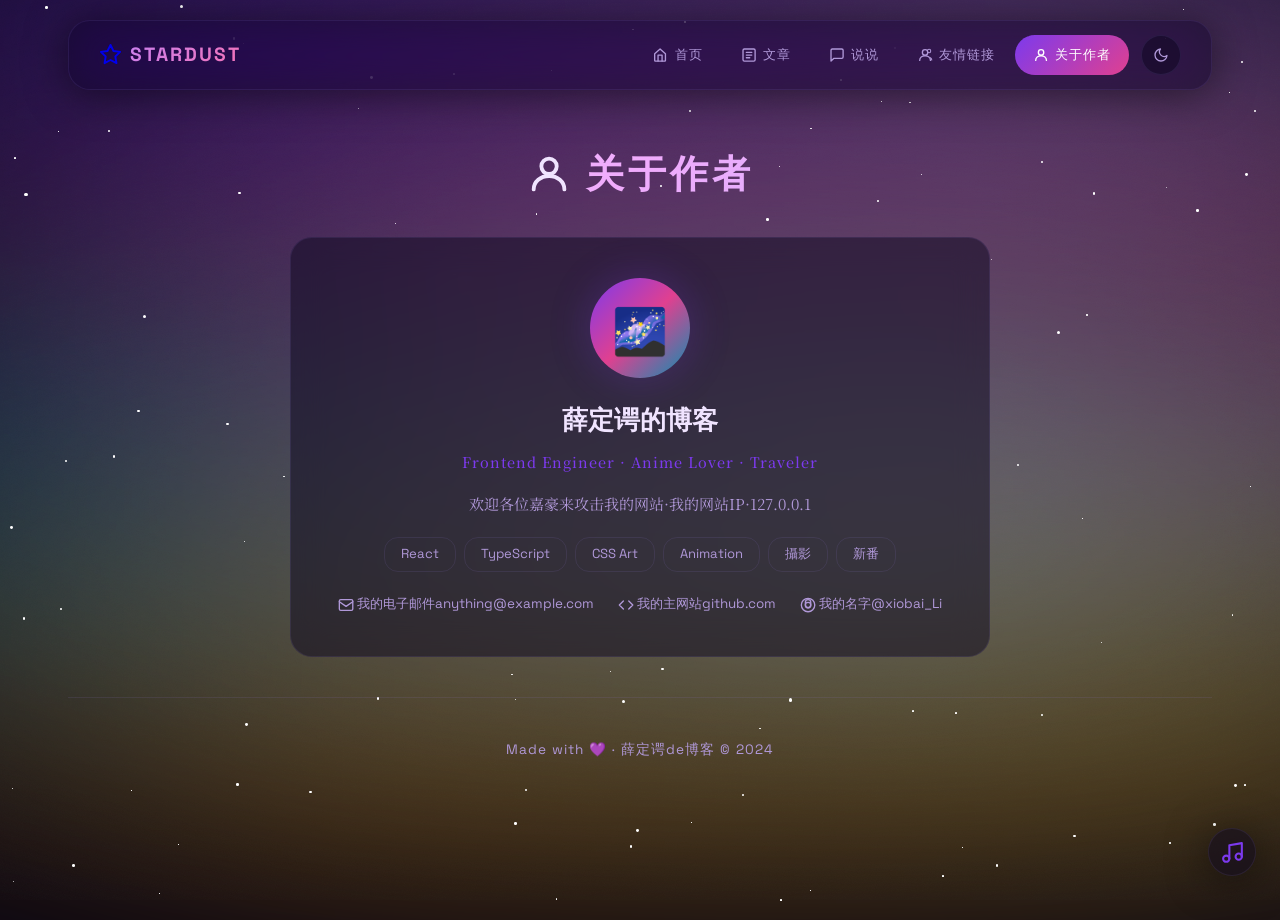
==== commit 7da2b44c: "防嘉豪特殊玩梗版本 隔壁班刚转来一位嘉豪！！ 他靠玩大屏幕迷惑了很多妹子 你知道我早就不豪了。。。 可是嫂子也在！ 什么？！ 把我的VScode拿过来！ 左边改个html右边改个js 不要对我sql，" ====
--- a/about.html
+++ b/about.html
@@ -3,7 +3,7 @@
 <head>
 <meta charset="UTF-8">
 <meta name="viewport" content="width=device-width, initial-scale=1.0">
-<title>關於 · 星塵小站</title>
+<title>薛定谔的博客</title>
 <link rel="preconnect" href="https://fonts.googleapis.com">
 <link rel="preconnect" href="https://fonts.gstatic.com" crossorigin>
 <link href="https://fonts.googleapis.com/css2?family=Noto+Serif+SC:wght@300;400;600;700;900&family=Space+Grotesk:wght@400;500;600;700&display=swap" rel="stylesheet">
@@ -45,21 +45,21 @@
 <nav class="nav">
   <a href="index.html" class="nav-logo" style="text-decoration:none"><svg class="ico"><use href="#ico-star"/></svg>STARDUST</a>
   <div class="nav-links">
-    <a href="index.html" data-page="home"><svg class="ico"><use href="#ico-home"/></svg>首頁</a>
+    <a href="index.html" data-page="home"><svg class="ico"><use href="#ico-home"/></svg>首页</a>
     <a href="posts.html" data-page="posts"><svg class="ico"><use href="#ico-article"/></svg>文章</a>
-    <a href="chatters.html" data-page="chatters"><svg class="ico"><use href="#ico-chat"/></svg>說說</a>
-    <a href="friends.html" data-page="friends"><svg class="ico"><use href="#ico-people"/></svg>友鏈</a>
-    <a href="about.html" data-page="about"><svg class="ico"><use href="#ico-person"/></svg>關於</a>
+    <a href="chatters.html" data-page="chatters"><svg class="ico"><use href="#ico-chat"/></svg>说说</a>
+    <a href="friends.html" data-page="friends"><svg class="ico"><use href="#ico-people"/></svg>友情链接</a>
+    <a href="about.html" data-page="about"><svg class="ico"><use href="#ico-person"/></svg>关于作者</a>
     <button class="theme-btn" id="themeBtn" title="主題切換"><svg class="ico"><use href="#ico-moon"/></svg></button>
   </div>
 </nav>
-<h1 class="page-title"><svg class="ico"><use href="#ico-person"/></svg>關於我</h1>
+<h1 class="page-title"><svg class="ico"><use href="#ico-person"/></svg>关于作者</h1>
 <div style="max-width:700px;margin:0 auto 40px">
   <div style="background:var(--surf);border:1px solid var(--bdr);border-radius:var(--r);padding:40px;backdrop-filter:blur(16px);text-align:center">
     <div style="width:100px;height:100px;border-radius:50%;background:linear-gradient(135deg,var(--c1),var(--c2),var(--c3));display:flex;align-items:center;justify-content:center;font-size:2.8em;margin:0 auto 20px;box-shadow:0 0 40px rgba(124,58,237,0.25)">🌌</div>
-    <h2 style="font-family:Space Grotesk,sans-serif;font-size:1.6em;font-weight:700;margin-bottom:6px">星塵</h2>
+    <h2 style="font-family:Space Grotesk,sans-serif;font-size:1.6em;font-weight:700;margin-bottom:6px">薛定谔的博客</h2>
     <p style="color:var(--c1);font-size:0.9em;font-weight:500;margin-bottom:16px;letter-spacing:1px">Frontend Engineer · Anime Lover · Traveler</p>
-    <p style="color:var(--text2);font-size:0.94em;line-height:1.8;margin-bottom:20px">寫代碼，看動漫，偶爾旅行。喜歡在深夜一邊聽 lo-fi 一邊寫 CSS。這個部落格記錄我的學習、生活和一切有趣的事。追求像素級的完美和動畫的流暢。</p>
+    <p style="color:var(--text2);font-size:0.94em;line-height:1.8;margin-bottom:20px">欢迎各位嘉豪来攻击我的网站·我的网站IP·127.0.0.1</p>
     <div style="display:flex;flex-wrap:wrap;gap:8px;justify-content:center;margin-bottom:20px">
       <span style="padding:5px 16px;border-radius:14px;border:1px solid var(--bdr);font-size:0.82em;color:var(--text2);font-family:Space Grotesk,sans-serif">React</span>
       <span style="padding:5px 16px;border-radius:14px;border:1px solid var(--bdr);font-size:0.82em;color:var(--text2);font-family:Space Grotesk,sans-serif">TypeScript</span>
@@ -69,13 +69,13 @@
       <span style="padding:5px 16px;border-radius:14px;border:1px solid var(--bdr);font-size:0.82em;color:var(--text2);font-family:Space Grotesk,sans-serif">新番</span>
     </div>
     <div style="display:flex;flex-wrap:wrap;gap:24px;justify-content:center;font-size:0.84em;color:var(--text2);font-family:Space Grotesk,sans-serif">
-      <a href="mailto:you@example.com" style="color:inherit;text-decoration:none"><svg class="ico"><use href="#ico-mail"/></svg> you@example.com</a>
-      <a href="https://github.com/Feciliawish" target="_blank" style="color:inherit;text-decoration:none"><svg class="ico"><use href="#ico-code"/></svg> github.com/Feciliawish</a>
-      <a href="https://twitter.com" target="_blank" style="color:inherit;text-decoration:none"><svg class="ico"><use href="#ico-at"/></svg> @yourhandle</a>
+      <a href="mailto:you@example.com" style="color:inherit;text-decoration:none"><svg class="ico"><use href="#ico-mail"/></svg>  我的电子邮件anything@example.com</a>
+      <a href="https://github.com/Feciliawish" target="_blank" style="color:inherit;text-decoration:none"><svg class="ico"><use href="#ico-code"/></svg> 我的主网站github.com</a>
+      <a href="https://twitter.com" target="_blank" style="color:inherit;text-decoration:none"><svg class="ico"><use href="#ico-at"/></svg> 我的名字@xiobai_Li</a>
     </div>
   </div>
 </div>
-<footer class="footer"><p>Made with <span class="heart">💜</span> · 星塵小站 © 2024</p></footer>
+<footer class="footer"><p>Made with <span class="heart">💜</span> · 薛定谔de博客 © 2024</p></footer>
 </div>
 <script src="app.js"></script>
 
